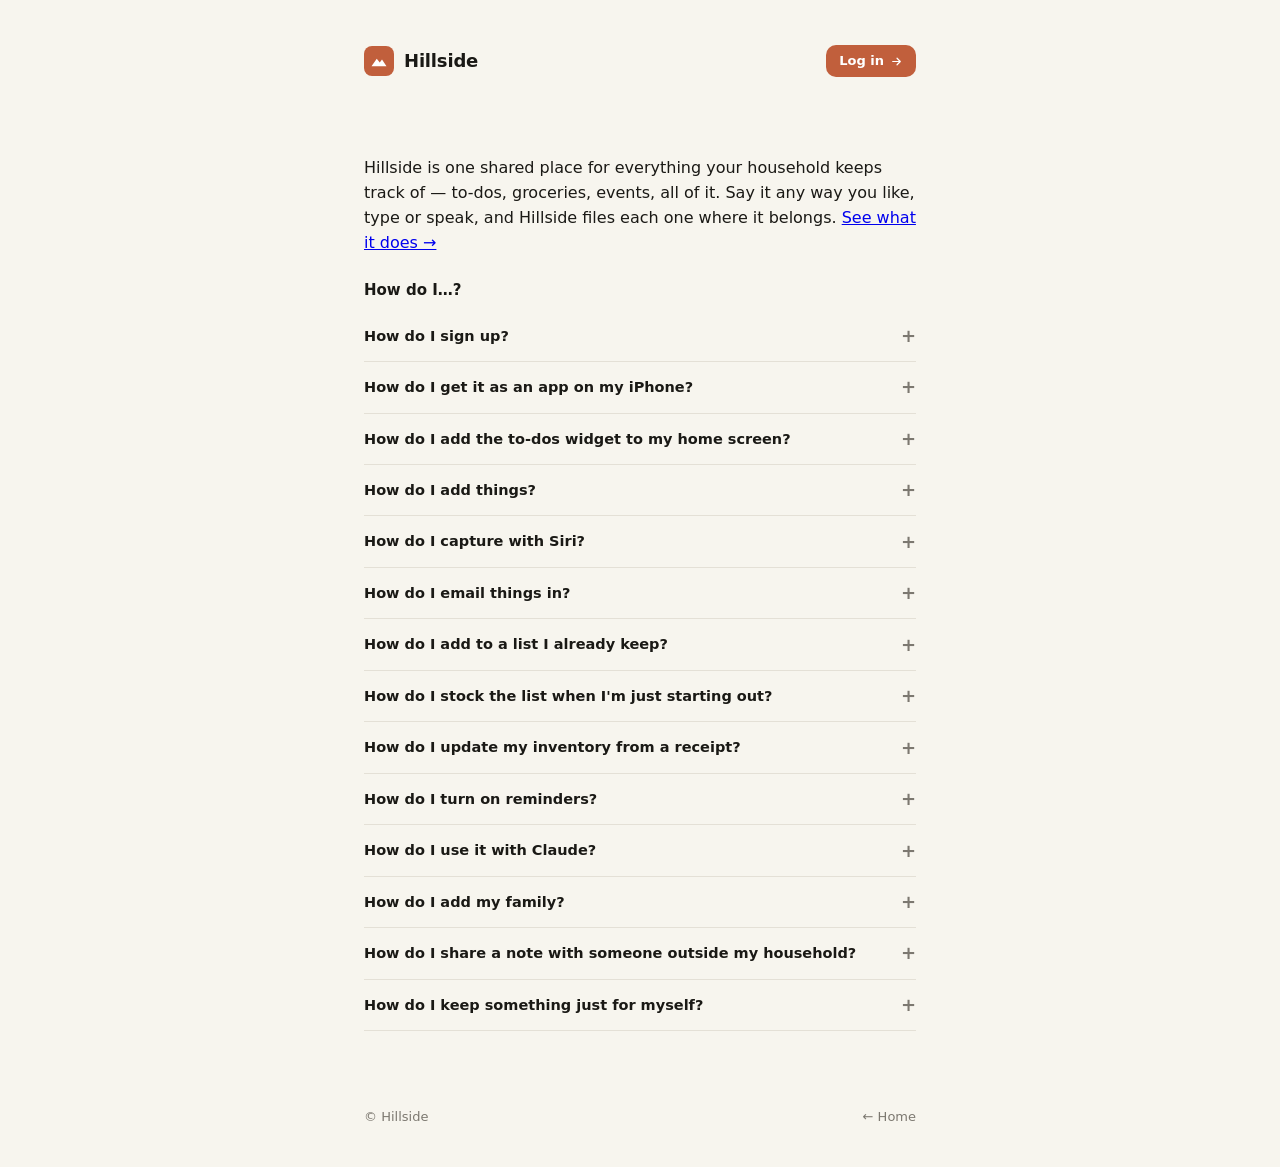
==== faq.html @ 814377e1 "Tagline list: "to-dos, groceries, events, all of it" Concrete parallel items with a confident catch-" ====
<!doctype html>
<html lang="en">
<head>
  <meta charset="utf-8" />
  <meta name="viewport" content="width=device-width, initial-scale=1, viewport-fit=cover" />
  <!-- Light-only: browser chrome stays on the warm-paper color regardless of system theme. -->
  <meta name="theme-color" content="#F7F5EE" />
  <link rel="icon" href="/favicon.ico" sizes="any" />
  <link rel="icon" type="image/png" href="/icon.png" />
  <link rel="apple-touch-icon" href="/icon.png" />
  <title>FAQ · Hillside</title>
  <meta name="description" content="Hillside FAQ — getting in, adding things, using it with Claude, installing it on your phone, and sharing with your household." />
  <link rel="stylesheet" href="styles.css" />
  <style>
    /* Opened inside the app (faq.html?embed): drop the marketing chrome —
       the app already has its own header, and "Log in" doesn't apply. The
       intro stays (it answers "what is this?"), but its landing-page link is
       dropped — no point sending an in-app user back to the marketing site. */
    html.embed .topbar, html.embed footer { display: none; }
    html.embed .faq-intro a { display: none; }
    html.embed .wrap { padding-top: 20px; }
  </style>
  <script>
    // Set before first paint so the header never flashes.
    try {
      if (new URLSearchParams(location.search).has("embed"))
        document.documentElement.classList.add("embed");
    } catch (e) {}
  </script>
</head>
<body>
  <!-- Standalone FAQ page (linkable from inside the app). The landing page
       pulls this page's .faq section in via fetch, so the questions below are
       the single source — edit them here. -->
  <main class="wrap">
    <header class="topbar">
      <a class="brand" href="/" style="text-decoration:none;color:inherit">
        <span class="mark" aria-hidden="true">
          <svg width="18" height="18" viewBox="0 0 24 24" fill="none">
            <path d="M2 19L9 9l4 5 3-4 6 9z" fill="#fff"/>
          </svg>
        </span>
        <span class="wordmark">Hillside</span>
      </a>
      <a class="cta cta-sm" href="https://app.hellohillside.com/login">
        Log in
        <svg width="15" height="15" viewBox="0 0 24 24" fill="none" stroke="currentColor" stroke-width="2.2" stroke-linecap="round" stroke-linejoin="round">
          <path d="M5 12h14M13 6l6 6-6 6"/>
        </svg>
      </a>
    </header>

    <p class="faq-intro">Hillside is one shared place for everything your
    household keeps track of — to-dos, groceries, events, all of it. Say it any way you like, type or speak, and Hillside files each one
    where it belongs. <a href="/">See what it does →</a></p>

    <section class="faq" style="margin-top:8px;border-top:none;padding-top:0">
      <h2>How do I…?</h2>
      <details>
        <summary>How do I sign up?</summary>
        <p>The quickest way in is <b>Continue with Google</b> — it creates your
        household on the spot, with no code to enter. You can also sign up by
        email, but that path needs a signup code (it stands in for verifying
        your address).</p>
      </details>
      <details>
        <summary>How do I get it as an app on my iPhone?</summary>
        <p>Get Hillside from the <a href="https://apps.apple.com/us/app/hello-hillside/id6783181335">App
        Store</a> — search “Hillside” or tap that link, and it installs like any
        other iPhone app.</p>
        <p>Prefer not to use the App Store? Hillside also runs as a web app you
        can add to your Home Screen — a full-screen icon, no browser bars, with
        pull-to-refresh:</p>
        <ol>
          <li>In <b>Safari</b>, open app.hellohillside.com.</li>
          <li>Tap the <b>Share</b> button.</li>
          <li>Tap <b>Add to Home Screen</b>.</li>
        </ol>
        <p>On Android, use <b>Add to Home screen</b> from Chrome's ⋮ menu.</p>
      </details>
      <details>
        <summary>How do I add the to-dos widget to my home screen?</summary>
        <p>On iPhone you can keep what's due right on your home screen, no app to
        open:</p>
        <ol>
          <li>Touch and hold an empty part of your <b>Home Screen</b> until the
          icons jiggle, then tap <b>Edit → Add Widget</b> (the <b>+</b>).</li>
          <li>Search <b>Hillside</b>, pick the <b>To-dos</b> widget, choose a size
          (small, medium, or large), and tap <b>Add Widget</b>.</li>
          <li>To fine-tune it, touch and hold the widget and tap <b>Edit
          Widget</b> — switch the focus between the next 7 days, everything by
          urgency, or overdue only, and toggle due dates and the overdue count.</li>
        </ol>
        <p>The widget is a glance — tap any line to open it in the app and check
        it off.</p>
      </details>
      <details>
        <summary>How do I add things?</summary>
        <p>Type, say, or paste into the <b>Log</b> on Home — “out of
        milk,” “taco night Thursday” — and Hillside files each one where it
        belongs. Back from the store? Snap the receipt right there and the whole
        shop is logged at once. Recorded a voice memo? Paste or attach it and
        Hillside transcribes it on your phone, then files it the same way.</p>
      </details>
      <details>
        <summary>How do I capture with Siri?</summary>
        <p>On iPhone you can add to Hillside hands-free — without opening it, or
        even unlocking your phone. Say <b>“Hey Siri, add to Hillside”</b> or
        <b>“Hey Siri, capture in Hillside,”</b> then say whatever's on your mind
        — “out of milk,” “soccer Saturday at 9.” Siri hands it straight to
        Hillside, which pulls it apart and files each piece where it belongs,
        just like the <b>Log</b>.</p>
      </details>
      <details>
        <summary>How do I email things in?</summary>
        <p>Forward an email, BCC a receipt, or send a quick note to your
        household's Hillside address — you'll find it in your household
        settings. It's captured just like the <b>Log</b>: pulled apart and filed
        where each piece belongs. For your privacy, only messages from a
        household member's own email are accepted.</p>
      </details>
      <details>
        <summary>How do I add to a list I already keep?</summary>
        <p>Got a note you keep coming back to — a kids' reading list, gift ideas,
        restaurants to try? You don't have to open it. Say the thing in the
        <b>Log</b> and Hillside finds the matching list and drops it on the end,
        tidied into a clean line.</p>
        <ol>
          <li>Make a note and give it a clear title — “Kids' reading list,”
          “Gift ideas,” “Restaurants to try.”</li>
          <li>Later, just say it in the <b>Log</b> — “add The Wind in the Willows
          to the kids' reading list.”</li>
          <li>Hillside spots your reading list and adds it to the end, cleaned up
          — no opening the note, no scrolling to the bottom.</li>
        </ol>
      </details>
      <details>
        <summary>How do I stock the list when I'm just starting out?</summary>
        <p>Don't add things one at a time — brain-dump everything you've already
        got. Open the <b>Log</b> and say or type it all in one go: “rice, pasta,
        olive oil, a dozen eggs, milk, the good coffee, two onions…” Hillside
        splits the rundown into separate items and stocks your list, so you're
        set up in one sitting instead of ticking off a hundred boxes.</p>
      </details>
      <details>
        <summary>How do I update my inventory from a receipt?</summary>
        <p>Snap the receipt right in the <b>Log</b> and the whole shop is marked
        as in stock at once — your list reflects what's actually home, no ticking
        off item by item. No scanner, no copy-paste: Hillside reads the photo on
        the spot.</p>
        <ol>
          <li>Open the <b>Log</b> on Home.</li>
          <li>Tap <b>Take Photo</b> to snap the receipt, or <b>Choose Photo</b>
          to pick one from your library — you can also paste or drag a photo in.</li>
          <li>Hillside reads it into the box and the button turns into
          <b>Capture receipt ↑</b>.</li>
          <li>Glance over the items it pulled out, untick anything you're not
          keeping, and tap <b>Capture receipt ↑</b>.</li>
        </ol>
        <p>Don't worry if the scanned text looks messy in the box — that's just
        the raw read, and Hillside tidies it into a clean, checkable list before
        anything is logged. The photo is kept with the entry, so you can open it
        later and see where each item came from. Prefer text? Pasting the lines
        straight in still works too.</p>
      </details>
      <details>
        <summary>How do I turn on reminders?</summary>
        <p>Open your <b>household settings</b> and switch on the evening
        reminder. Once it's on, Hillside emails you at the end of each day with
        what's due tomorrow — and anything that's slipped past. It's off until
        you turn it on, and every reminder has a one-tap unsubscribe.</p>
      </details>
      <details>
        <summary>How do I use it with Claude?</summary>
        <p>Connect Hillside to Claude once, then just ask — by voice or text —
        and it reads and updates your household for you:</p>
        <ol>
          <li>In Hillside, open your <b>household settings</b>.</li>
          <li>Under “Claude connector,” tap <b>Generate token</b> to get a
          connector URL.</li>
          <li>In the Claude app, go to <b>Customize → Connectors → Add custom
          connector</b>.</li>
          <li>Paste the URL and save.</li>
        </ol>
        <p>Now just ask — <em>“what's on the list?”, “we're out of
        butter.”</em></p>
      </details>
      <details>
        <summary>How do I add my family?</summary>
        <p>Your family shares one household — the shopping list, notes, to-dos
        and history live in it, and everyone sees the same thing on their own
        device. To add someone:</p>
        <ol>
          <li>Open <b>Settings → Members</b>.</li>
          <li>Tap <b>Generate invite</b>.</li>
          <li>Send them the link (good for 7 days).</li>
        </ol>
        <p>They open the link, set a password, and they're in — same household,
        their own login. Invites are for joining a household that already
        exists; to start a fresh one, use <b>Continue with Google</b> on the
        sign-up page.</p>
      </details>
      <details>
        <summary>How do I share a note with someone outside my household?</summary>
        <p>Sometimes one note needs to reach a person who isn't in your
        household — a babysitter, a contractor, a grandparent. You can hand out a
        read-only link to that single note, and nothing else in the house:</p>
        <ol>
          <li>Open the note and tap <b>Share link</b>.</li>
          <li>Send the link however you like — it opens in any browser, needs no
          Hillside account, and shows just that one note.</li>
        </ol>
        <p>The link is view-only. Done sharing? Open the note's <b>⋯</b> menu and
        tap <b>Stop sharing</b> — or <b>Regenerate</b> for a fresh link — and the
        old link stops working right away.</p>
      </details>
      <details>
        <summary>How do I keep something just for myself?</summary>
        <p>Everything in a household is shared by default — that's the whole
        point. But for a gift, a surprise, or a personal appointment, open the
        note and turn on <b>Keep this to myself</b>. It gets a lock and drops off
        everyone else's lists; only you can see it. Turn it back off whenever and
        it rejoins the household. (Ask Claude to jot down a gift idea and it sets
        this for you.)</p>
      </details>
    </section>
  </main>

  <footer>
    <span>© Hillside</span>
    <a href="/">← Home</a>
  </footer>
</body>
</html>
---- styles.css ----
/* Warm paper / clay-coral palette, mirrored from the app's theme engine.
       Self-contained on purpose: this is a static marketing page with no
       build step and no dependencies.

       The app is light-only, so this page is locked to light too: color-scheme
       pins UA surfaces (scrollbars, form controls) to light, and we no longer
       auto-switch on prefers-color-scheme. The dark palette is kept below for
       reference / future opt-in (apply data-theme="dark" on <html>), but it
       never activates from the system preference. */
    :root {
      color-scheme: light;
      --bg: #F7F5EE;        /* warm paper */
      --fg: #1A1915;        /* ink */
      --muted: #57544D;     /* warm gray */
      --faint: #7C7870;
      --card: #FFFFFD;
      --border: #E4E0D6;
      --accent: #C15F3C;    /* clay / coral */
      --accent-hover: #A94E2E;
      --ring: #C15F3C;
    }
    /* Dark palette retained but no longer auto-applied — opt-in only. */
    :root[data-theme="dark"] {
      color-scheme: dark;
      --bg: #2D2B25;
      --fg: #EEECE5;
      --muted: #B4B0A6;
      --faint: #98948A;
      --card: #3A3730;
      --border: #4A453C;
      --accent: #D4795A;
      --accent-hover: #E0876B;
      --ring: #D4795A;
    }

    * { box-sizing: border-box; }
    html, body { margin: 0; padding: 0; }
    body {
      background: var(--bg);
      color: var(--fg);
      font-family: -apple-system, BlinkMacSystemFont, "Segoe UI", system-ui, sans-serif;
      -webkit-font-smoothing: antialiased;
      line-height: 1.55;
      min-height: 100vh;
      display: flex;
      flex-direction: column;
    }

    .wrap {
      flex: 1;
      width: 100%;
      max-width: 600px;
      margin: 0 auto;
      padding: 5vh 24px 48px;
      display: flex;
      flex-direction: column;
    }

    .topbar {
      display: flex;
      align-items: center;
      justify-content: space-between;
      gap: 12px;
      margin-bottom: clamp(28px, 7vh, 80px);
    }
    .brand {
      display: flex;
      align-items: center;
      gap: 10px;
    }
    /* compact header login — sized to match the 30px logo mark.
       (.cta.cta-sm so it beats .cta regardless of source order) */
    .cta.cta-sm { padding: 6px 13px; font-size: 13px; gap: 6px; }
    .cta.cta-sm svg { width: 13px; height: 13px; }
    /* Header actions: a quiet "Log in" beside the primary "Get started". */
    .actions { display: flex; align-items: center; gap: 14px; }
    .login-link {
      color: var(--muted);
      text-decoration: none;
      font-size: 13px;
      font-weight: 600;
      white-space: nowrap;
    }
    .login-link:hover { color: var(--fg); }
    .mark {
      width: 30px; height: 30px;
      border-radius: 8px;
      background: var(--accent);
      display: inline-flex;
      align-items: center;
      justify-content: center;
      flex: none;
    }
    .mark svg { display: block; }
    .wordmark {
      font-size: 18px;
      font-weight: 650;
      letter-spacing: -0.01em;
    }

    h1 {
      font-size: clamp(2rem, 7vw, 3rem);
      line-height: 1.08;
      letter-spacing: -0.025em;
      font-weight: 680;
      margin: 0 0 18px;
    }
    .lede {
      font-size: clamp(1.05rem, 3.5vw, 1.2rem);
      color: var(--muted);
      margin: 0 0 36px;
      max-width: 46ch;
    }

    .cta {
      display: inline-flex;
      align-items: center;
      gap: 8px;
      background: var(--accent);
      color: #fff;
      text-decoration: none;
      font-weight: 600;
      font-size: 15px;
      padding: 12px 22px;
      border-radius: 10px;
      width: fit-content;
      transition: background 140ms ease;
    }
    .cta:hover { background: var(--accent-hover); }
    .cta:focus-visible { outline: 2px solid var(--ring); outline-offset: 3px; }
    .cta svg { transition: transform 140ms ease; }
    .cta:hover svg { transform: translateX(2px); }

    /* Hero call-to-action: primary button + a quiet line for returning users. */
    .hero-cta { margin: 0; }
    /* Row holding the primary "Get started" CTA beside the App Store button;
       wraps to stacked on narrow screens. */
    .cta-row { display: flex; flex-wrap: wrap; align-items: center; gap: 12px; }

    /* App Store button — Apple's black badge look, rebuilt inline (no external
       image) so the page stays self-contained. Sized to sit level with .cta. */
    .appstore-btn {
      display: inline-flex;
      align-items: center;
      gap: 9px;
      background: #000;
      color: #fff;
      text-decoration: none;
      padding: 8px 15px;
      border-radius: 10px;
      width: fit-content;
      transition: opacity 140ms ease;
    }
    .appstore-btn:hover { opacity: 0.85; }
    .appstore-btn:focus-visible { outline: 2px solid var(--ring); outline-offset: 3px; }
    .appstore-logo { width: 22px; height: 22px; flex: none; }
    .appstore-txt { display: flex; flex-direction: column; line-height: 1.12; }
    .appstore-txt small { font-size: 10px; font-weight: 500; letter-spacing: 0.01em; }
    .appstore-txt strong { font-size: 17px; font-weight: 600; letter-spacing: -0.01em; }
    .hero-cta-note {
      margin: 14px 0 0;
      font-size: 13px;
      color: var(--faint);
    }
    .hero-cta-note a { color: var(--accent); text-decoration: none; }
    .hero-cta-note a:hover { text-decoration: underline; }

    /* Hero clip — a real phone capture, framed like a device. */
    .hero {
      margin: 36px 0 4px;
      display: flex;
      flex-direction: column;
      align-items: center;
    }
    /* iPhone-style device frame: dark titanium bezel, rounded screen. */
    .hero .device {
      position: relative;
      width: 100%;
      max-width: 250px;
      padding: 9px;
      background: linear-gradient(150deg, #34343a, #161618);
      border-radius: 46px;
      box-shadow: 0 20px 46px rgba(0, 0, 0, 0.26),
                  inset 0 0 0 1.5px rgba(255, 255, 255, 0.06);
    }
    /* side buttons */
    .hero .device::before {
      content: ""; position: absolute; right: -2px; top: 30%;
      width: 3px; height: 58px; border-radius: 2px; background: #0d0d0f;
    }
    .hero .device::after {
      content: ""; position: absolute; left: -2px; top: 26%;
      width: 3px; height: 30px; border-radius: 2px; background: #0d0d0f;
      box-shadow: 0 42px 0 #0d0d0f;
    }
    .hero .device video, .hero .device img {
      display: block;
      width: 100%;
      height: auto;
      border-radius: 38px;
      background: #000;
    }
    .hero figcaption {
      margin-top: 14px;
      font-size: 13px;
      line-height: 1.45;
      color: var(--muted);
      text-align: center;
      max-width: 34ch;
    }
    .hero-copy { min-width: 0; }

    /* The hero spans the full width; the reading sections stay calm + centered. */
    .features, .shots, .faq { width: 100%; max-width: 600px; align-self: center; }

    /* Desktop: text + phone side by side. */
    @media (min-width: 680px) {
      .hero-section {
        display: grid;
        grid-template-columns: 1fr minmax(176px, 200px);
        gap: 32px;
        align-items: center;
        margin-bottom: 8px;
      }
      .hero { margin: 0; }
      .hero figcaption { text-align: left; max-width: 26ch; }
    }

    .features {
      margin-top: 56px;
      padding-top: 32px;
      border-top: 1px solid var(--border);
      display: grid;
      gap: 22px;
    }
    .feature h3 {
      margin: 0 0 4px;
      font-size: 15px;
      font-weight: 640;
    }
    .feature p {
      margin: 0;
      color: var(--muted);
      font-size: 14.5px;
    }
    .features-lead {
      margin: 0 0 6px;
      font-size: 15px;
      font-weight: 560;
      color: var(--fg);
    }

    /* Screenshot gallery — real surfaces, mobile shots in light theme. */
    .shots {
      margin-top: 56px;
      padding-top: 32px;
      border-top: 1px solid var(--border);
    }
    .shots h2 {
      margin: 0 0 20px;
      font-size: 15px;
      font-weight: 640;
    }
    .shot-row {
      display: grid;
      grid-template-columns: repeat(2, minmax(0, 1fr));
      gap: 26px 16px;
      max-width: 384px;
      margin: 0 auto;
    }
    .shot { margin: 0; display: flex; flex-direction: column; align-items: center; }
    /* odd number of tiles → center the lone last one across both columns */
    .shot:last-child:nth-child(odd) { grid-column: 1 / -1; justify-self: center; }
    /* Gallery tiles are small device frames — consistent with the hero — so the
       status bar / Dynamic Island reads as a phone, not a floating pill on a bare
       card. Each <img> is wrapped in a .device (see index.html). */
    .shot .device {
      position: relative;
      width: 100%;
      max-width: 172px;
      padding: 6px;
      background: linear-gradient(150deg, #34343a, #161618);
      border-radius: 32px;
      box-shadow: 0 12px 30px rgba(0, 0, 0, 0.18),
                  inset 0 0 0 1px rgba(255, 255, 255, 0.06);
    }
    .shot .device img, .shot .device video {
      display: block;
      width: 100%;
      height: auto;
      border-radius: 26px;
      background: #000;
    }
    .shot figcaption {
      margin-top: 10px;
      font-size: 12.5px;
      line-height: 1.4;
      color: var(--muted);
      text-align: center;
    }

    /* FAQ — native <details> accordion, no JS. */
    .faq {
      margin-top: 56px;
      padding-top: 32px;
      border-top: 1px solid var(--border);
    }
    .faq h2 {
      margin: 0 0 8px;
      font-size: 15px;
      font-weight: 640;
    }
    .faq details {
      border-bottom: 1px solid var(--border);
      padding: 14px 0;
    }
    .faq summary {
      cursor: pointer;
      font-size: 14.5px;
      font-weight: 560;
      list-style: none;
      display: flex;
      justify-content: space-between;
      align-items: center;
      gap: 12px;
    }
    .faq summary::-webkit-details-marker { display: none; }
    .faq summary::after {
      content: "+";
      color: var(--faint);
      font-size: 18px;
      line-height: 1;
      flex: none;
    }
    .faq details[open] summary::after { content: "\2013"; }
    .faq details p {
      margin: 10px 0 2px;
      color: var(--muted);
      font-size: 14px;
      line-height: 1.55;
    }
    .faq details ol {
      margin: 8px 0 2px;
      padding-left: 20px;
      color: var(--muted);
      font-size: 14px;
      line-height: 1.55;
    }
    .faq details ol li { margin: 4px 0; }
    .faq details a { color: var(--accent); text-decoration: none; }
    .faq details a:hover { text-decoration: underline; }

    footer {
      width: 100%;
      max-width: 600px;
      margin: 0 auto;
      padding: 28px 24px 40px;
      color: var(--faint);
      font-size: 13px;
      display: flex;
      justify-content: space-between;
      gap: 12px;
      flex-wrap: wrap;
    }
    footer a { color: var(--faint); text-decoration: none; }
    footer a:hover { color: var(--fg); }

    /* ---------------------------------------------------------------
       Legal pages (/pp, /tos) — long-form prose on the same warm-paper
       palette. They reuse the topbar and footer; these rules just give
       the document a calm, readable type scale. */
    .legal { width: 100%; }
    .legal h1 {
      font-size: clamp(1.7rem, 5vw, 2.2rem);
      line-height: 1.15;
      letter-spacing: -0.02em;
      font-weight: 680;
      margin: 0 0 6px;
    }
    .legal .updated {
      margin: 0 0 28px;
      color: var(--faint);
      font-size: 13.5px;
    }
    .legal h2 {
      margin: 34px 0 10px;
      font-size: 1.1rem;
      font-weight: 650;
      letter-spacing: -0.01em;
    }
    .legal p {
      margin: 0 0 14px;
      color: var(--muted);
      font-size: 15px;
    }
    .legal ul {
      margin: 0 0 14px;
      padding-left: 20px;
      color: var(--muted);
      font-size: 15px;
    }
    .legal li { margin: 6px 0; }
    .legal strong { color: var(--fg); font-weight: 600; }
    .legal a { color: var(--accent); text-decoration: none; }
    .legal a:hover { text-decoration: underline; }
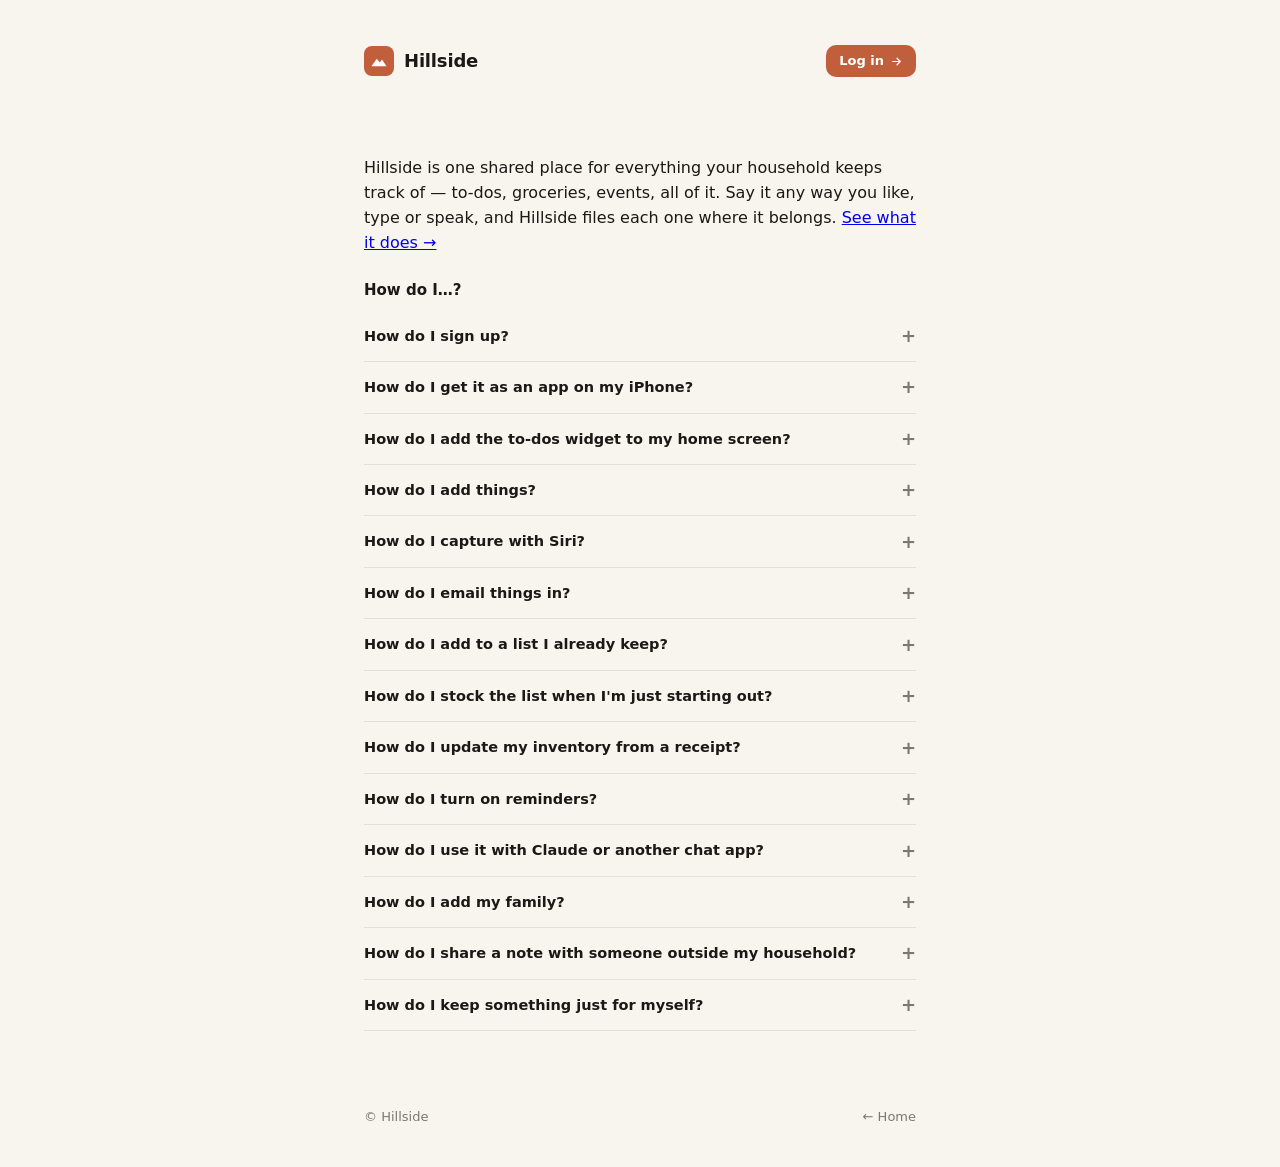
==== commit a4e67356: "Describe the connector as MCP rather than Claude-only It is a standard MCP connector, so naming Clau" ====
--- a/faq.html
+++ b/faq.html
@@ -9,7 +9,7 @@
   <link rel="icon" type="image/png" href="/icon.png" />
   <link rel="apple-touch-icon" href="/icon.png" />
   <title>FAQ · Hillside</title>
-  <meta name="description" content="Hillside FAQ — getting in, adding things, using it with Claude, installing it on your phone, and sharing with your household." />
+  <meta name="description" content="Hillside FAQ — getting in, adding things, using it with Claude and other MCP apps, installing it on your phone, and sharing with your household." />
   <link rel="stylesheet" href="styles.css" />
   <style>
     /* Opened inside the app (faq.html?embed): drop the marketing chrome —
@@ -96,8 +96,8 @@
       </details>
       <details>
         <summary>How do I add things?</summary>
-        <p>Type, say, or paste into the <b>Log</b> on Home — “out of
-        milk,” “taco night Thursday” — and Hillside files each one where it
+        <p>Tap the <b>compose button</b> (the pencil) and type, say, or paste it
+        in — “out of milk,” “taco night Thursday” — and Hillside files each one where it
         belongs. Back from the store? Snap the receipt right there and the whole
         shop is logged at once. Recorded a voice memo? Paste or attach it and
         Hillside transcribes it on your phone, then files it the same way.</p>
@@ -109,26 +109,26 @@
         <b>“Hey Siri, capture in Hillside,”</b> then say whatever's on your mind
         — “out of milk,” “soccer Saturday at 9.” Siri hands it straight to
         Hillside, which pulls it apart and files each piece where it belongs,
-        just like the <b>Log</b>.</p>
+        just like a capture you tap in yourself.</p>
       </details>
       <details>
         <summary>How do I email things in?</summary>
         <p>Forward an email, BCC a receipt, or send a quick note to your
         household's Hillside address — you'll find it in your household
-        settings. It's captured just like the <b>Log</b>: pulled apart and filed
+        settings. It's captured the same way: pulled apart and filed
         where each piece belongs. For your privacy, only messages from a
         household member's own email are accepted.</p>
       </details>
       <details>
         <summary>How do I add to a list I already keep?</summary>
         <p>Got a note you keep coming back to — a kids' reading list, gift ideas,
-        restaurants to try? You don't have to open it. Say the thing in the
-        <b>Log</b> and Hillside finds the matching list and drops it on the end,
+        restaurants to try? You don't have to open it. Just capture the thing and
+        Hillside finds the matching list and drops it on the end,
         tidied into a clean line.</p>
         <ol>
           <li>Make a note and give it a clear title — “Kids' reading list,”
           “Gift ideas,” “Restaurants to try.”</li>
-          <li>Later, just say it in the <b>Log</b> — “add The Wind in the Willows
+          <li>Later, just capture it — “add The Wind in the Willows
           to the kids' reading list.”</li>
           <li>Hillside spots your reading list and adds it to the end, cleaned up
           — no opening the note, no scrolling to the bottom.</li>
@@ -137,19 +137,19 @@
       <details>
         <summary>How do I stock the list when I'm just starting out?</summary>
         <p>Don't add things one at a time — brain-dump everything you've already
-        got. Open the <b>Log</b> and say or type it all in one go: “rice, pasta,
+        got. Tap the <b>compose button</b> and say or type it all in one go: “rice, pasta,
         olive oil, a dozen eggs, milk, the good coffee, two onions…” Hillside
         splits the rundown into separate items and stocks your list, so you're
         set up in one sitting instead of ticking off a hundred boxes.</p>
       </details>
       <details>
         <summary>How do I update my inventory from a receipt?</summary>
-        <p>Snap the receipt right in the <b>Log</b> and the whole shop is marked
+        <p>Snap a photo of the receipt and the whole shop is marked
         as in stock at once — your list reflects what's actually home, no ticking
         off item by item. No scanner, no copy-paste: Hillside reads the photo on
         the spot.</p>
         <ol>
-          <li>Open the <b>Log</b> on Home.</li>
+          <li>Tap the <b>compose button</b> to start a capture.</li>
           <li>Tap <b>Take Photo</b> to snap the receipt, or <b>Choose Photo</b>
           to pick one from your library — you can also paste or drag a photo in.</li>
           <li>Hillside reads it into the box and the button turns into
@@ -167,11 +167,11 @@
         <summary>How do I turn on reminders?</summary>
         <p>Open your <b>household settings</b> and switch on the evening
         reminder. Once it's on, Hillside emails you at the end of each day with
-        what's due tomorrow — and anything that's slipped past. It's off until
+        what's due tomorrow — and anything still open from earlier. It's off until
         you turn it on, and every reminder has a one-tap unsubscribe.</p>
       </details>
       <details>
-        <summary>How do I use it with Claude?</summary>
+        <summary>How do I use it with Claude or another chat app?</summary>
         <p>Connect Hillside to Claude once, then just ask — by voice or text —
         and it reads and updates your household for you:</p>
         <ol>
@@ -184,6 +184,9 @@
         </ol>
         <p>Now just ask — <em>“what's on the list?”, “we're out of
         butter.”</em></p>
+        <p>It's a standard MCP connector, not a Claude-only one — any app that
+        speaks MCP connects with the same URL, following that app's own steps
+        for adding one.</p>
       </details>
       <details>
         <summary>How do I add my family?</summary>
